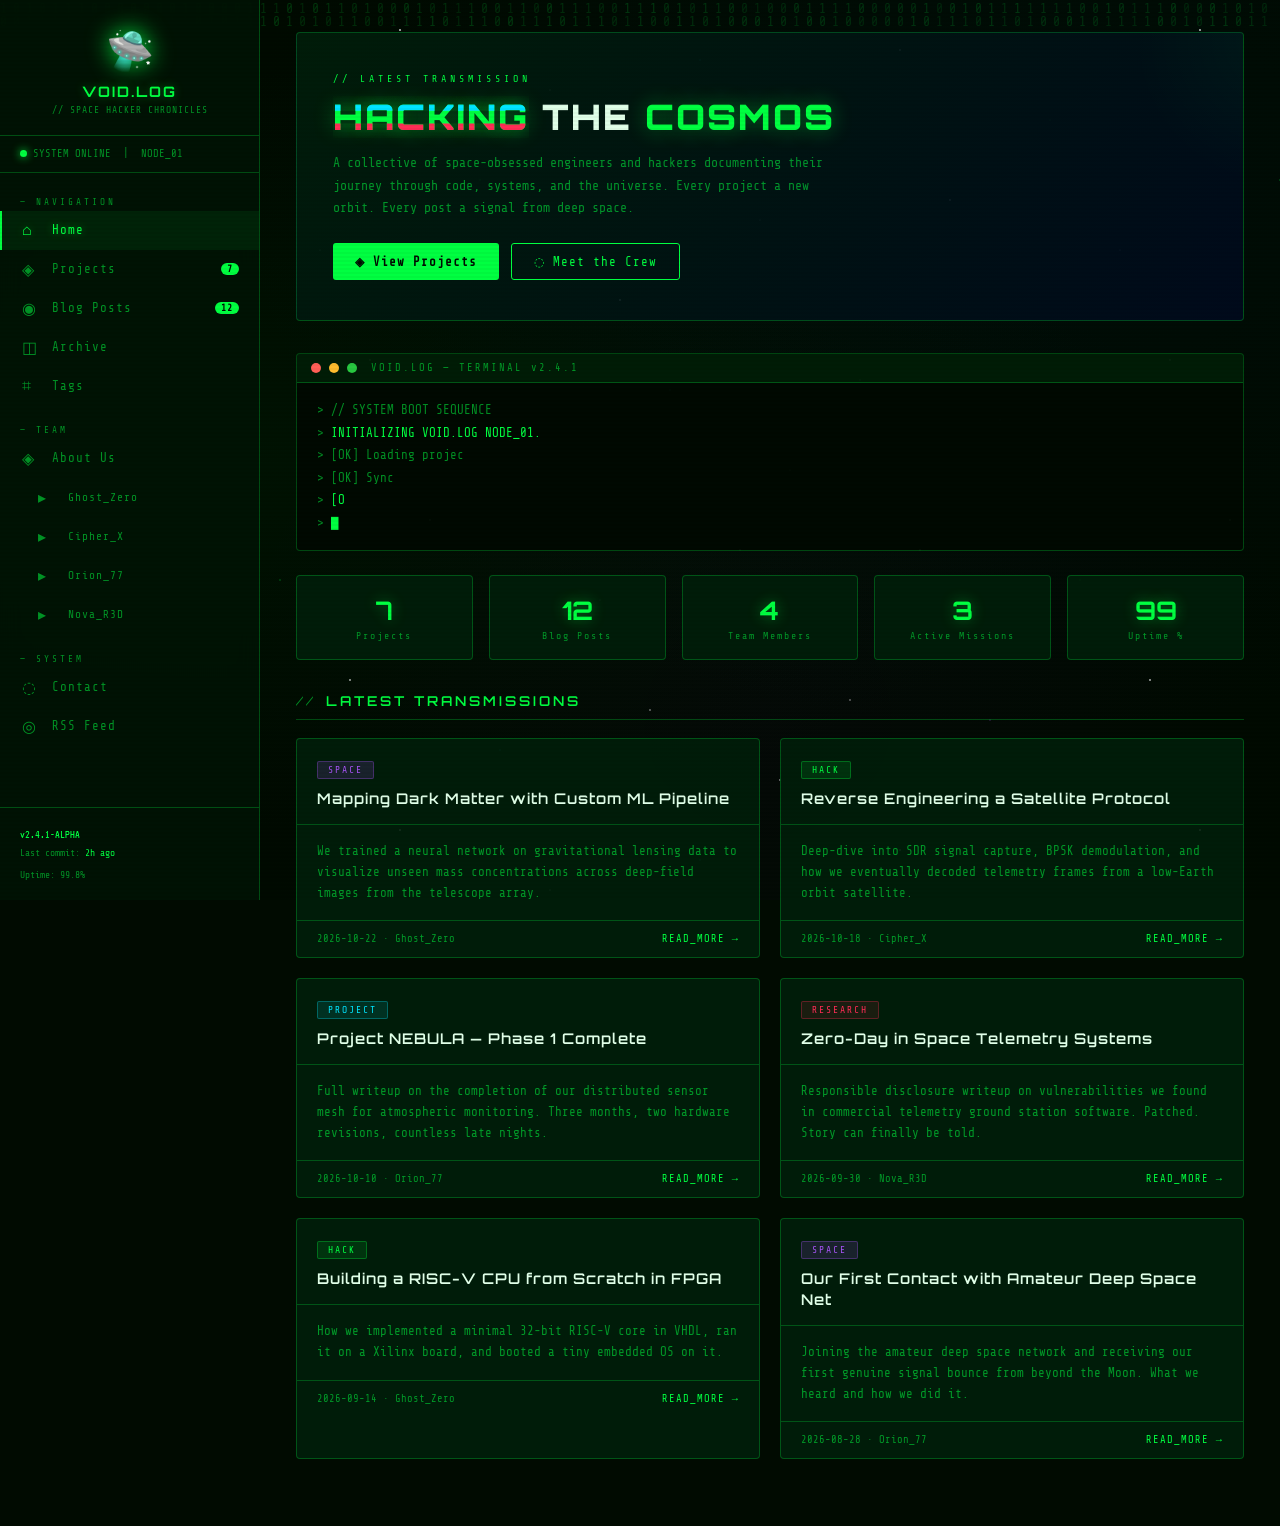
==== index.html @ 671285b3 "Add files via upload" ====
<!DOCTYPE html>
<html lang="en">
<head>
  <meta charset="UTF-8" />
  <meta name="viewport" content="width=device-width, initial-scale=1.0" />
  <title>VOID.LOG — Space Hacker Blog</title>
  <meta name="description" content="VOID.LOG: A space-themed hacker blog documenting project completions, computer science experiments, and team dispatches from the digital frontier." />
  <link rel="stylesheet" href="style.css" />
</head>
<body>
  <canvas id="binary-canvas"></canvas>
  <div class="scanlines"></div>

  <div class="page-wrapper">
    <!-- ══ SIDEBAR ══ -->
    <aside class="sidebar">
      <div class="sidebar-logo">
        <span class="logo-icon">🛸</span>
        <h1>VOID.LOG</h1>
        <div class="tagline">// SPACE HACKER CHRONICLES</div>
      </div>

      <div class="sidebar-status">
        <span class="status-dot"></span>SYSTEM ONLINE &nbsp;|&nbsp; NODE_01
      </div>

      <nav class="sidebar-nav">
        <div class="nav-section-label">— Navigation</div>
        <a href="index.html" class="nav-link">
          <span class="nav-icon">⌂</span> Home
        </a>
        <a href="projects.html" class="nav-link">
          <span class="nav-icon">◈</span> Projects
          <span class="nav-badge">7</span>
        </a>
        <a href="posts.html" class="nav-link">
          <span class="nav-icon">◉</span> Blog Posts
          <span class="nav-badge">12</span>
        </a>
        <a href="archive.html" class="nav-link">
          <span class="nav-icon">◫</span> Archive
        </a>
        <a href="tags.html" class="nav-link">
          <span class="nav-icon">⌗</span> Tags
        </a>

        <div class="nav-section-label" style="margin-top:12px">— Team</div>
        <a href="about.html" class="nav-link">
          <span class="nav-icon">◈</span> About Us
        </a>
        <a href="member-1.html" class="nav-link" style="padding-left:36px;font-size:0.7rem">
          <span class="nav-icon">▸</span> Ghost_Zero
        </a>
        <a href="member-2.html" class="nav-link" style="padding-left:36px;font-size:0.7rem">
          <span class="nav-icon">▸</span> Cipher_X
        </a>
        <a href="member-3.html" class="nav-link" style="padding-left:36px;font-size:0.7rem">
          <span class="nav-icon">▸</span> Orion_77
        </a>
        <a href="member-4.html" class="nav-link" style="padding-left:36px;font-size:0.7rem">
          <span class="nav-icon">▸</span> Nova_R3D
        </a>

        <div class="nav-section-label" style="margin-top:12px">— System</div>
        <a href="contact.html" class="nav-link">
          <span class="nav-icon">◌</span> Contact
        </a>
        <a href="rss.xml" class="nav-link">
          <span class="nav-icon">◎</span> RSS Feed
        </a>
      </nav>

      <div class="sidebar-footer">
        <div class="version">v2.4.1-ALPHA</div>
        <div>Last commit: <span style="color:var(--green)">2h ago</span></div>
        <div style="margin-top:4px">Uptime: 99.8%</div>
      </div>
    </aside>

    <!-- ══ MAIN ══ -->
    <main class="main-content">
      <!-- Hero -->
      <div class="hero-banner animate-in">
        <div class="hero-eyebrow">// LATEST TRANSMISSION</div>
        <h2>
          <span class="glitch" data-text="HACKING">HACKING</span> THE
          <span>COSMOS</span>
        </h2>
        <p>
          A collective of space-obsessed engineers and hackers documenting
          their journey through code, systems, and the universe. Every project
          a new orbit. Every post a signal from deep space.
        </p>
        <div style="display:flex;gap:12px;flex-wrap:wrap">
          <a href="projects.html" class="btn btn-primary">◈ View Projects</a>
          <a href="about.html" class="btn btn-outline">◌ Meet the Crew</a>
        </div>
      </div>

      <!-- Terminal Block -->
      <div class="terminal-box animate-in">
        <div class="terminal-bar">
          <div class="terminal-dot red"></div>
          <div class="terminal-dot yellow"></div>
          <div class="terminal-dot green"></div>
          <span class="terminal-title">VOID.LOG — TERMINAL v2.4.1</span>
        </div>
        <div class="terminal-body">
          <div class="terminal-line dim">// SYSTEM BOOT SEQUENCE</div>
          <div class="terminal-line" data-typewriter="INITIALIZING VOID.LOG NODE_01..." data-delay="200"></div>
          <div class="terminal-line dim" data-typewriter="[OK] Loading project database..." data-delay="900"></div>
          <div class="terminal-line dim" data-typewriter="[OK] Syncing team profiles..." data-delay="1400"></div>
          <div class="terminal-line" data-typewriter="[OK] 7 projects online. 12 posts indexed." data-delay="1900"></div>
          <div class="terminal-line bright cursor-blink" data-typewriter="READY. Welcome to the void." data-delay="2500"></div>
        </div>
      </div>

      <!-- Stats -->
      <div class="stats-bar">
        <div class="stat-card">
          <span class="stat-value" data-target="7">0</span>
          <span class="stat-label">Projects</span>
        </div>
        <div class="stat-card">
          <span class="stat-value" data-target="12">0</span>
          <span class="stat-label">Blog Posts</span>
        </div>
        <div class="stat-card">
          <span class="stat-value" data-target="4">0</span>
          <span class="stat-label">Team Members</span>
        </div>
        <div class="stat-card">
          <span class="stat-value" data-target="3">0</span>
          <span class="stat-label">Active Missions</span>
        </div>
        <div class="stat-card">
          <span class="stat-value" data-target="99">0</span>
          <span class="stat-label">Uptime %</span>
        </div>
      </div>

      <!-- Latest Posts -->
      <div class="section-title">Latest Transmissions</div>
      <div class="post-grid">

        <a class="post-card" href="posts.html">
          <div class="post-card-header">
            <div class="post-tag tag-space">SPACE</div>
            <h3>Mapping Dark Matter with Custom ML Pipeline</h3>
          </div>
          <div class="post-card-body">
            <p>We trained a neural network on gravitational lensing data to visualize unseen mass concentrations across deep-field images from the telescope array.</p>
          </div>
          <div class="post-card-footer">
            <span>2026-10-22 · Ghost_Zero</span>
            <span class="read-more">READ_MORE →</span>
          </div>
        </a>

        <a class="post-card" href="posts.html">
          <div class="post-card-header">
            <div class="post-tag tag-hack">HACK</div>
            <h3>Reverse Engineering a Satellite Protocol</h3>
          </div>
          <div class="post-card-body">
            <p>Deep-dive into SDR signal capture, BPSK demodulation, and how we eventually decoded telemetry frames from a low-Earth orbit satellite.</p>
          </div>
          <div class="post-card-footer">
            <span>2026-10-18 · Cipher_X</span>
            <span class="read-more">READ_MORE →</span>
          </div>
        </a>

        <a class="post-card" href="posts.html">
          <div class="post-card-header">
            <div class="post-tag tag-project">PROJECT</div>
            <h3>Project NEBULA — Phase 1 Complete</h3>
          </div>
          <div class="post-card-body">
            <p>Full writeup on the completion of our distributed sensor mesh for atmospheric monitoring. Three months, two hardware revisions, countless late nights.</p>
          </div>
          <div class="post-card-footer">
            <span>2026-10-10 · Orion_77</span>
            <span class="read-more">READ_MORE →</span>
          </div>
        </a>

        <a class="post-card" href="posts.html">
          <div class="post-card-header">
            <div class="post-tag tag-research">RESEARCH</div>
            <h3>Zero-Day in Space Telemetry Systems</h3>
          </div>
          <div class="post-card-body">
            <p>Responsible disclosure writeup on vulnerabilities we found in commercial telemetry ground station software. Patched. Story can finally be told.</p>
          </div>
          <div class="post-card-footer">
            <span>2026-09-30 · Nova_R3D</span>
            <span class="read-more">READ_MORE →</span>
          </div>
        </a>

        <a class="post-card" href="posts.html">
          <div class="post-card-header">
            <div class="post-tag tag-hack">HACK</div>
            <h3>Building a RISC-V CPU from Scratch in FPGA</h3>
          </div>
          <div class="post-card-body">
            <p>How we implemented a minimal 32-bit RISC-V core in VHDL, ran it on a Xilinx board, and booted a tiny embedded OS on it.</p>
          </div>
          <div class="post-card-footer">
            <span>2026-09-14 · Ghost_Zero</span>
            <span class="read-more">READ_MORE →</span>
          </div>
        </a>

        <a class="post-card" href="posts.html">
          <div class="post-card-header">
            <div class="post-tag tag-space">SPACE</div>
            <h3>Our First Contact with Amateur Deep Space Net</h3>
          </div>
          <div class="post-card-body">
            <p>Joining the amateur deep space network and receiving our first genuine signal bounce from beyond the Moon. What we heard and how we did it.</p>
          </div>
          <div class="post-card-footer">
            <span>2026-08-28 · Orion_77</span>
            <span class="read-more">READ_MORE →</span>
          </div>
        </a>

      </div><!-- /post-grid -->

    </main>
  </div>

  <script src="main.js"></script>
</body>
</html>
---- style.css ----
/* ============================================
   SPACE HACKER BLOG — Global Styles
   ============================================ */

@import url('https://fonts.googleapis.com/css2?family=Share+Tech+Mono&family=Orbitron:wght@400;600;700;900&family=VT323&display=swap');

:root {
  --green: #00ff41;
  --green-dim: #00cc33;
  --green-glow: rgba(0, 255, 65, 0.4);
  --green-faint: rgba(0, 255, 65, 0.07);
  --cyan: #00e5ff;
  --purple: #a855f7;
  --red: #ff2d55;
  --bg-dark: #010b01;
  --bg-panel: rgba(0, 20, 5, 0.85);
  --bg-card: rgba(0, 30, 10, 0.9);
  --border: rgba(0, 255, 65, 0.25);
  --border-bright: rgba(0, 255, 65, 0.6);
  --text-primary: #e0ffe8;
  --text-muted: rgba(0, 255, 65, 0.55);
  --sidebar-width: 260px;
}

*, *::before, *::after { box-sizing: border-box; margin: 0; padding: 0; }

html { scroll-behavior: smooth; }

body {
  font-family: 'Share Tech Mono', monospace;
  background: var(--bg-dark);
  color: var(--text-primary);
  min-height: 100vh;
  overflow-x: hidden;
  position: relative;
}

/* ─── STARFIELD BACKGROUND ─── */
body::before {
  content: '';
  position: fixed;
  inset: 0;
  background:
    radial-gradient(ellipse at 20% 50%, rgba(0, 80, 20, 0.12) 0%, transparent 60%),
    radial-gradient(ellipse at 80% 20%, rgba(0, 50, 100, 0.08) 0%, transparent 55%),
    radial-gradient(ellipse at 60% 80%, rgba(80, 0, 120, 0.06) 0%, transparent 50%),
    url("data:image/svg+xml,%3Csvg xmlns='http://www.w3.org/2000/svg' width='800' height='800'%3E%3Crect fill='%23010b01' width='800' height='800'/%3E%3Ccircle fill='%23ffffff' cx='100' cy='50' r='0.8' opacity='0.9'/%3E%3Ccircle fill='%2300ff41' cx='250' cy='120' r='0.6' opacity='0.7'/%3E%3Ccircle fill='%23ffffff' cx='400' cy='30' r='1' opacity='0.8'/%3E%3Ccircle fill='%23ffffff' cx='550' cy='90' r='0.7' opacity='0.6'/%3E%3Ccircle fill='%2300e5ff' cx='700' cy='60' r='0.8' opacity='0.5'/%3E%3Ccircle fill='%23ffffff' cx='150' cy='200' r='0.9' opacity='0.7'/%3E%3Ccircle fill='%23ffffff' cx='320' cy='250' r='0.5' opacity='0.9'/%3E%3Ccircle fill='%2300ff41' cx='480' cy='180' r='0.7' opacity='0.6'/%3E%3Ccircle fill='%23ffffff' cx='620' cy='300' r='1.1' opacity='0.8'/%3E%3Ccircle fill='%23ffffff' cx='760' cy='220' r='0.6' opacity='0.7'/%3E%3Ccircle fill='%23ffffff' cx='60' cy='380' r='0.8' opacity='0.6'/%3E%3Ccircle fill='%23a855f7' cx='200' cy='420' r='0.7' opacity='0.5'/%3E%3Ccircle fill='%23ffffff' cx='370' cy='360' r='0.9' opacity='0.8'/%3E%3Ccircle fill='%23ffffff' cx='510' cy='440' r='0.6' opacity='0.7'/%3E%3Ccircle fill='%2300e5ff' cx='670' cy='390' r='0.8' opacity='0.6'/%3E%3Ccircle fill='%23ffffff' cx='790' cy='470' r='0.5' opacity='0.9'/%3E%3Ccircle fill='%23ffffff' cx='120' cy='550' r='1' opacity='0.7'/%3E%3Ccircle fill='%2300ff41' cx='280' cy='580' r='0.7' opacity='0.5'/%3E%3Ccircle fill='%23ffffff' cx='430' cy='520' r='0.8' opacity='0.8'/%3E%3Ccircle fill='%23ffffff' cx='600' cy='600' r='0.6' opacity='0.6'/%3E%3Ccircle fill='%23ffffff' cx='740' cy='550' r='0.9' opacity='0.7'/%3E%3Ccircle fill='%23ffffff' cx='50' cy='700' r='0.7' opacity='0.8'/%3E%3Ccircle fill='%23a855f7' cx='190' cy='720' r='0.6' opacity='0.6'/%3E%3Ccircle fill='%23ffffff' cx='350' cy='680' r='1' opacity='0.7'/%3E%3Ccircle fill='%2300e5ff' cx='500' cy='750' r='0.8' opacity='0.5'/%3E%3Ccircle fill='%23ffffff' cx='650' cy='710' r='0.7' opacity='0.9'/%3E%3Ccircle fill='%23ffffff' cx='780' cy='780' r='0.9' opacity='0.6'/%3E%3C/svg%3E");
  background-size: auto, auto, auto, 800px 800px;
  pointer-events: none;
  z-index: 0;
}

/* ─── BINARY RAIN CANVAS ─── */
#binary-canvas {
  position: fixed;
  top: 0; left: 0;
  width: 100%; height: 100%;
  pointer-events: none;
  z-index: 1;
  opacity: 0.18;
}

/* ─── LAYOUT ─── */
.page-wrapper {
  display: flex;
  min-height: 100vh;
  position: relative;
  z-index: 2;
}

/* ─── SIDEBAR ─── */
.sidebar {
  width: var(--sidebar-width);
  min-height: 100vh;
  background: var(--bg-panel);
  border-right: 1px solid var(--border);
  backdrop-filter: blur(12px);
  display: flex;
  flex-direction: column;
  position: sticky;
  top: 0;
  height: 100vh;
  overflow-y: auto;
  z-index: 10;
  flex-shrink: 0;
}

.sidebar-logo {
  padding: 28px 20px 20px;
  border-bottom: 1px solid var(--border);
  text-align: center;
}

.sidebar-logo .logo-icon {
  font-size: 2.4rem;
  display: block;
  margin-bottom: 8px;
  filter: drop-shadow(0 0 12px var(--green));
  animation: pulse-glow 2.5s ease-in-out infinite;
}

.sidebar-logo h1 {
  font-family: 'Orbitron', sans-serif;
  font-size: 0.9rem;
  font-weight: 700;
  color: var(--green);
  text-shadow: 0 0 10px var(--green-glow);
  letter-spacing: 2px;
  line-height: 1.3;
}

.sidebar-logo .tagline {
  font-size: 0.6rem;
  color: var(--text-muted);
  letter-spacing: 1px;
  margin-top: 4px;
}

.sidebar-status {
  padding: 12px 20px;
  border-bottom: 1px solid var(--border);
  font-size: 0.65rem;
  color: var(--text-muted);
}

.status-dot {
  display: inline-block;
  width: 7px; height: 7px;
  border-radius: 50%;
  background: var(--green);
  box-shadow: 0 0 8px var(--green);
  margin-right: 6px;
  animation: blink 1.2s ease-in-out infinite;
}

.sidebar-nav { flex: 1; padding: 16px 0; }

.nav-section-label {
  font-size: 0.58rem;
  letter-spacing: 3px;
  color: var(--text-muted);
  padding: 8px 20px 4px;
  text-transform: uppercase;
}

.nav-link {
  display: flex;
  align-items: center;
  gap: 10px;
  padding: 10px 20px;
  color: var(--text-muted);
  text-decoration: none;
  font-size: 0.78rem;
  letter-spacing: 1px;
  transition: all 0.2s ease;
  border-left: 2px solid transparent;
  position: relative;
}

.nav-link:hover,
.nav-link.active {
  color: var(--green);
  border-left-color: var(--green);
  background: var(--green-faint);
  text-shadow: 0 0 8px var(--green-glow);
}

.nav-link .nav-icon { font-size: 1rem; min-width: 20px; }

.nav-link .nav-badge {
  margin-left: auto;
  font-size: 0.6rem;
  background: var(--green);
  color: var(--bg-dark);
  padding: 1px 6px;
  border-radius: 10px;
  font-weight: 700;
}

.sidebar-footer {
  padding: 16px 20px;
  border-top: 1px solid var(--border);
  font-size: 0.6rem;
  color: var(--text-muted);
  line-height: 1.8;
}

.sidebar-footer .version {
  color: var(--green);
  font-family: 'VT323', monospace;
  font-size: 0.75rem;
}

/* ─── MAIN CONTENT ─── */
.main-content {
  flex: 1;
  padding: 32px 36px;
  max-width: calc(100% - var(--sidebar-width));
  overflow-x: hidden;
}

/* ─── PAGE HEADER ─── */
.page-header {
  margin-bottom: 36px;
  padding-bottom: 20px;
  border-bottom: 1px solid var(--border);
}

.page-header .breadcrumb {
  font-size: 0.65rem;
  color: var(--text-muted);
  letter-spacing: 2px;
  margin-bottom: 10px;
}

.page-header h2 {
  font-family: 'Orbitron', sans-serif;
  font-size: 1.8rem;
  font-weight: 700;
  color: var(--green);
  text-shadow: 0 0 20px var(--green-glow);
  letter-spacing: 2px;
}

.page-header .subtitle {
  color: var(--text-muted);
  font-size: 0.78rem;
  margin-top: 6px;
  letter-spacing: 1px;
}

/* ─── GLITCH TITLE ─── */
.glitch {
  position: relative;
  display: inline-block;
}
.glitch::before,
.glitch::after {
  content: attr(data-text);
  position: absolute;
  top: 0; left: 0;
  width: 100%;
  font-family: inherit;
  font-size: inherit;
  font-weight: inherit;
}
.glitch::before {
  color: var(--cyan);
  animation: glitch-top 2.5s infinite;
  clip-path: polygon(0 0, 100% 0, 100% 35%, 0 35%);
}
.glitch::after {
  color: var(--red);
  animation: glitch-bottom 2.5s infinite;
  clip-path: polygon(0 65%, 100% 65%, 100% 100%, 0 100%);
}

/* ─── CARDS ─── */
.card {
  background: var(--bg-card);
  border: 1px solid var(--border);
  border-radius: 4px;
  padding: 24px;
  transition: all 0.3s ease;
  position: relative;
  overflow: hidden;
}

.card::before {
  content: '';
  position: absolute;
  top: 0; left: 0;
  right: 0; height: 2px;
  background: linear-gradient(90deg, transparent, var(--green), transparent);
  opacity: 0;
  transition: opacity 0.3s ease;
}

.card:hover {
  border-color: var(--border-bright);
  box-shadow: 0 0 24px rgba(0, 255, 65, 0.08), 0 0 60px rgba(0, 255, 65, 0.03);
  transform: translateY(-2px);
}

.card:hover::before { opacity: 1; }

/* ─── BLOG POST CARD ─── */
.post-grid {
  display: grid;
  grid-template-columns: repeat(auto-fill, minmax(340px, 1fr));
  gap: 20px;
  margin-bottom: 32px;
}

.post-card {
  background: var(--bg-card);
  border: 1px solid var(--border);
  border-radius: 4px;
  overflow: hidden;
  transition: all 0.3s ease;
  cursor: pointer;
  text-decoration: none;
  color: inherit;
  display: block;
}

.post-card:hover {
  border-color: var(--border-bright);
  box-shadow: 0 0 30px rgba(0, 255, 65, 0.1);
  transform: translateY(-3px);
}

.post-card-header {
  padding: 20px 20px 14px;
  border-bottom: 1px solid var(--border);
  position: relative;
}

.post-tag {
  font-size: 0.6rem;
  letter-spacing: 2px;
  text-transform: uppercase;
  padding: 3px 10px;
  border-radius: 2px;
  display: inline-block;
  margin-bottom: 10px;
}

.tag-space    { background: rgba(168,85,247,0.15); color: var(--purple); border: 1px solid rgba(168,85,247,0.3); }
.tag-hack     { background: rgba(0,255,65,0.1);   color: var(--green);  border: 1px solid rgba(0,255,65,0.3); }
.tag-project  { background: rgba(0,229,255,0.1);  color: var(--cyan);   border: 1px solid rgba(0,229,255,0.3); }
.tag-research { background: rgba(255,45,85,0.1);  color: var(--red);    border: 1px solid rgba(255,45,85,0.3); }

.post-card-header h3 {
  font-family: 'Orbitron', sans-serif;
  font-size: 0.92rem;
  font-weight: 600;
  color: var(--text-primary);
  letter-spacing: 1px;
  line-height: 1.4;
}

.post-card-body { padding: 16px 20px; }

.post-card-body p {
  font-size: 0.78rem;
  color: var(--text-muted);
  line-height: 1.7;
}

.post-card-footer {
  padding: 12px 20px;
  border-top: 1px solid var(--border);
  display: flex;
  justify-content: space-between;
  align-items: center;
  font-size: 0.65rem;
  color: var(--text-muted);
}

.post-card-footer .read-more {
  color: var(--green);
  font-size: 0.65rem;
  letter-spacing: 1px;
  transition: text-shadow 0.2s;
}

.post-card:hover .read-more {
  text-shadow: 0 0 8px var(--green);
}

/* ─── TERMINAL BOX ─── */
.terminal-box {
  background: rgba(0, 10, 2, 0.95);
  border: 1px solid var(--border);
  border-radius: 4px;
  overflow: hidden;
  margin-bottom: 24px;
}

.terminal-bar {
  background: rgba(0, 255, 65, 0.08);
  border-bottom: 1px solid var(--border);
  padding: 8px 14px;
  display: flex;
  align-items: center;
  gap: 8px;
}

.terminal-dot {
  width: 10px; height: 10px;
  border-radius: 50%;
}
.terminal-dot.red    { background: #ff5f57; }
.terminal-dot.yellow { background: #febc2e; }
.terminal-dot.green  { background: #28c840; }

.terminal-title {
  font-size: 0.65rem;
  color: var(--text-muted);
  letter-spacing: 2px;
  margin-left: 6px;
}

.terminal-body {
  padding: 16px 20px;
  font-family: 'Share Tech Mono', monospace;
  font-size: 0.78rem;
  line-height: 1.8;
  color: var(--green);
}

.terminal-line::before { content: '> '; color: var(--text-muted); }
.terminal-line.dim { color: var(--text-muted); }
.terminal-line.bright { color: #fff; }
.cursor-blink::after {
  content: '█';
  animation: blink 1s step-end infinite;
  color: var(--green);
}

/* ─── STATS BAR ─── */
.stats-bar {
  display: grid;
  grid-template-columns: repeat(auto-fit, minmax(140px, 1fr));
  gap: 16px;
  margin-bottom: 32px;
}

.stat-card {
  background: var(--bg-card);
  border: 1px solid var(--border);
  border-radius: 4px;
  padding: 18px 20px;
  text-align: center;
  transition: all 0.3s;
}

.stat-card:hover {
  border-color: var(--border-bright);
  box-shadow: 0 0 20px rgba(0,255,65,0.08);
}

.stat-value {
  font-family: 'Orbitron', sans-serif;
  font-size: 1.6rem;
  font-weight: 700;
  color: var(--green);
  text-shadow: 0 0 14px var(--green-glow);
  display: block;
}

.stat-label {
  font-size: 0.62rem;
  color: var(--text-muted);
  letter-spacing: 2px;
  margin-top: 4px;
  display: block;
}

/* ─── FEATURED HERO BANNER ─── */
.hero-banner {
  background: linear-gradient(135deg, rgba(0,30,10,0.9) 0%, rgba(0,10,30,0.9) 100%);
  border: 1px solid var(--border);
  border-radius: 4px;
  padding: 40px 36px;
  margin-bottom: 32px;
  position: relative;
  overflow: hidden;
}

.hero-banner::after {
  content: '';
  position: absolute;
  top: -50%; right: -20%;
  width: 300px; height: 300px;
  border-radius: 50%;
  background: radial-gradient(circle, rgba(0,255,65,0.05) 0%, transparent 70%);
  pointer-events: none;
}

.hero-banner .hero-eyebrow {
  font-size: 0.62rem;
  letter-spacing: 4px;
  color: var(--green);
  text-transform: uppercase;
  margin-bottom: 12px;
}

.hero-banner h2 {
  font-family: 'Orbitron', sans-serif;
  font-size: 2.2rem;
  font-weight: 900;
  line-height: 1.2;
  color: var(--text-primary);
  margin-bottom: 14px;
  letter-spacing: 2px;
}

.hero-banner h2 span { color: var(--green); text-shadow: 0 0 20px var(--green-glow); }

.hero-banner p {
  font-size: 0.82rem;
  color: var(--text-muted);
  line-height: 1.7;
  max-width: 500px;
  margin-bottom: 24px;
}

.btn {
  display: inline-flex;
  align-items: center;
  gap: 8px;
  padding: 10px 22px;
  border-radius: 3px;
  font-family: 'Share Tech Mono', monospace;
  font-size: 0.78rem;
  letter-spacing: 1px;
  cursor: pointer;
  text-decoration: none;
  transition: all 0.25s ease;
  border: none;
}

.btn-primary {
  background: var(--green);
  color: var(--bg-dark);
  font-weight: 700;
}

.btn-primary:hover {
  background: #33ff66;
  box-shadow: 0 0 20px var(--green-glow);
  transform: translateY(-1px);
}

.btn-outline {
  background: transparent;
  color: var(--green);
  border: 1px solid var(--green);
}

.btn-outline:hover {
  background: var(--green-faint);
  box-shadow: 0 0 16px rgba(0,255,65,0.12);
}

/* ─── SECTION TITLE ─── */
.section-title {
  font-family: 'Orbitron', sans-serif;
  font-size: 0.85rem;
  font-weight: 600;
  color: var(--green);
  letter-spacing: 3px;
  text-transform: uppercase;
  margin-bottom: 18px;
  padding-bottom: 10px;
  border-bottom: 1px solid var(--border);
  display: flex;
  align-items: center;
  gap: 10px;
}

.section-title::before {
  content: '//';
  color: var(--text-muted);
  font-weight: 400;
}

/* ─── SCANLINE OVERLAY ─── */
.scanlines {
  position: fixed;
  inset: 0;
  background: repeating-linear-gradient(
    0deg,
    transparent,
    transparent 2px,
    rgba(0, 0, 0, 0.03) 2px,
    rgba(0, 0, 0, 0.03) 4px
  );
  pointer-events: none;
  z-index: 9999;
}

/* ─── SCROLLBAR ─── */
::-webkit-scrollbar { width: 5px; }
::-webkit-scrollbar-track { background: var(--bg-dark); }
::-webkit-scrollbar-thumb { background: var(--border-bright); border-radius: 2px; }
::-webkit-scrollbar-thumb:hover { background: var(--green); }

/* ─── TEAM MEMBER CARDS ─── */
.team-grid {
  display: grid;
  grid-template-columns: repeat(auto-fill, minmax(260px, 1fr));
  gap: 24px;
}

.member-card {
  background: var(--bg-card);
  border: 1px solid var(--border);
  border-radius: 4px;
  overflow: hidden;
  text-decoration: none;
  color: inherit;
  display: block;
  transition: all 0.35s ease;
  position: relative;
}

.member-card::after {
  content: '';
  position: absolute;
  inset: 0;
  background: linear-gradient(135deg, rgba(0,255,65,0.04) 0%, transparent 60%);
  opacity: 0;
  transition: opacity 0.3s;
}

.member-card:hover {
  border-color: var(--border-bright);
  transform: translateY(-4px);
  box-shadow: 0 0 40px rgba(0,255,65,0.08), 0 8px 32px rgba(0,0,0,0.4);
}

.member-card:hover::after { opacity: 1; }

.member-avatar-wrap {
  position: relative;
  height: 200px;
  overflow: hidden;
  background: linear-gradient(160deg, rgba(0,40,15,0.9), rgba(0,10,30,0.95));
  display: flex; align-items: center; justify-content: center;
}

.member-avatar-wrap img {
  width: 110px; height: 110px;
  border-radius: 50%;
  object-fit: cover;
  border: 3px solid var(--border-bright);
  box-shadow: 0 0 24px var(--green-glow);
  transition: all 0.3s;
}

.member-card:hover .member-avatar-wrap img {
  box-shadow: 0 0 40px var(--green-glow);
}

.member-avatar-bg {
  position: absolute;
  inset: 0;
  background: conic-gradient(from 0deg, transparent 0%, rgba(0,255,65,0.04) 25%, transparent 50%, rgba(0,229,255,0.03) 75%, transparent 100%);
  animation: spin-slow 12s linear infinite;
}

.member-ring {
  position: absolute;
  width: 130px; height: 130px;
  border-radius: 50%;
  border: 1px dashed rgba(0,255,65,0.3);
  animation: spin-slow 8s linear infinite reverse;
}

.member-info { padding: 18px 20px; }

.member-codename {
  font-size: 0.6rem;
  color: var(--green);
  letter-spacing: 3px;
  text-transform: uppercase;
  margin-bottom: 4px;
}

.member-name {
  font-family: 'Orbitron', sans-serif;
  font-size: 1rem;
  font-weight: 600;
  color: var(--text-primary);
  letter-spacing: 1px;
  margin-bottom: 6px;
}

.member-role {
  font-size: 0.72rem;
  color: var(--text-muted);
  margin-bottom: 12px;
}

.member-tags {
  display: flex;
  flex-wrap: wrap;
  gap: 6px;
}

.member-tag {
  font-size: 0.58rem;
  letter-spacing: 1px;
  padding: 2px 8px;
  border: 1px solid var(--border);
  border-radius: 2px;
  color: var(--text-muted);
}

.member-footer {
  padding: 12px 20px;
  border-top: 1px solid var(--border);
  font-size: 0.65rem;
  color: var(--green);
  letter-spacing: 1px;
  display: flex;
  align-items: center;
  justify-content: space-between;
}

/* ─── INDIVIDUAL MEMBER PAGE ─── */
.member-hero {
  display: flex;
  gap: 36px;
  align-items: flex-start;
  margin-bottom: 36px;
  padding: 36px;
  background: var(--bg-card);
  border: 1px solid var(--border);
  border-radius: 4px;
}

.member-hero-avatar {
  position: relative;
  flex-shrink: 0;
}

.member-hero-avatar img {
  width: 160px; height: 160px;
  border-radius: 50%;
  object-fit: cover;
  border: 3px solid var(--border-bright);
  box-shadow: 0 0 40px var(--green-glow);
  display: block;
}

.member-hero-ring {
  position: absolute;
  inset: -12px;
  border-radius: 50%;
  border: 1px dashed rgba(0,255,65,0.3);
  animation: spin-slow 10s linear infinite;
}

.member-hero-info { flex: 1; }

.member-hero-info .codename {
  font-size: 0.65rem;
  color: var(--green);
  letter-spacing: 4px;
  text-transform: uppercase;
  margin-bottom: 8px;
}

.member-hero-info h2 {
  font-family: 'Orbitron', sans-serif;
  font-size: 2rem;
  font-weight: 700;
  color: var(--text-primary);
  letter-spacing: 2px;
  margin-bottom: 8px;
}

.member-hero-info .role {
  font-size: 0.85rem;
  color: var(--cyan);
  margin-bottom: 14px;
  letter-spacing: 1px;
}

.member-hero-info .bio {
  font-size: 0.78rem;
  color: var(--text-muted);
  line-height: 1.8;
  margin-bottom: 18px;
}

.skills-list {
  display: flex;
  flex-wrap: wrap;
  gap: 8px;
}

.skill-badge {
  font-size: 0.65rem;
  padding: 4px 12px;
  background: rgba(0,255,65,0.08);
  border: 1px solid rgba(0,255,65,0.25);
  border-radius: 2px;
  color: var(--green);
  letter-spacing: 1px;
}

/* ─── PROJECT CARDS ─── */
.project-list { display: flex; flex-direction: column; gap: 18px; }

.project-item {
  background: var(--bg-card);
  border: 1px solid var(--border);
  border-radius: 4px;
  padding: 22px 24px;
  display: grid;
  grid-template-columns: 1fr auto;
  gap: 16px;
  align-items: start;
  transition: all 0.3s;
}

.project-item:hover {
  border-color: var(--border-bright);
  box-shadow: 0 0 24px rgba(0,255,65,0.07);
}

.project-item h3 {
  font-family: 'Orbitron', sans-serif;
  font-size: 0.95rem;
  font-weight: 600;
  color: var(--text-primary);
  margin-bottom: 6px;
  letter-spacing: 1px;
}

.project-item p {
  font-size: 0.75rem;
  color: var(--text-muted);
  line-height: 1.7;
  margin-bottom: 12px;
}

.project-meta { display: flex; gap: 12px; flex-wrap: wrap; }

.project-meta span {
  font-size: 0.62rem;
  color: var(--text-muted);
  letter-spacing: 1px;
}

.project-status {
  font-size: 0.62rem;
  letter-spacing: 2px;
  padding: 4px 12px;
  border-radius: 2px;
  text-transform: uppercase;
  white-space: nowrap;
  align-self: flex-start;
}

.status-complete {
  background: rgba(0,255,65,0.1);
  color: var(--green);
  border: 1px solid rgba(0,255,65,0.3);
}

.status-active {
  background: rgba(0,229,255,0.1);
  color: var(--cyan);
  border: 1px solid rgba(0,229,255,0.3);
}

.status-archive {
  background: rgba(168,85,247,0.1);
  color: var(--purple);
  border: 1px solid rgba(168,85,247,0.3);
}

/* ─── PROGRESS BAR ─── */
.progress-bar {
  height: 3px;
  background: rgba(0,255,65,0.1);
  border-radius: 2px;
  overflow: hidden;
  margin-top: 10px;
}

.progress-fill {
  height: 100%;
  background: linear-gradient(90deg, var(--green), var(--cyan));
  border-radius: 2px;
  box-shadow: 0 0 8px var(--green-glow);
  transition: width 1.5s ease;
}

/* ─── ANIMATIONS ─── */
@keyframes blink {
  0%, 100% { opacity: 1; }
  50% { opacity: 0; }
}

@keyframes pulse-glow {
  0%, 100% { filter: drop-shadow(0 0 8px var(--green)); }
  50% { filter: drop-shadow(0 0 20px var(--green)) drop-shadow(0 0 40px var(--green)); }
}

@keyframes glitch-top {
  0%, 90%, 100% { transform: translate(0, 0); opacity: 0; }
  91% { transform: translate(-2px, -1px); opacity: 0.7; }
  93% { transform: translate(2px, 0); opacity: 0.7; }
  95% { transform: translate(-1px, 1px); opacity: 0; }
}

@keyframes glitch-bottom {
  0%, 85%, 100% { transform: translate(0, 0); opacity: 0; }
  86% { transform: translate(2px, 1px); opacity: 0.7; }
  88% { transform: translate(-1px, 0); opacity: 0.7; }
  90% { transform: translate(1px, -1px); opacity: 0; }
}

@keyframes spin-slow {
  from { transform: rotate(0deg); }
  to   { transform: rotate(360deg); }
}

@keyframes fadeInUp {
  from { opacity: 0; transform: translateY(20px); }
  to   { opacity: 1; transform: translateY(0); }
}

@keyframes typewriter {
  from { width: 0; }
  to { width: 100%; }
}

@keyframes scanline-move {
  from { transform: translateY(-100%); }
  to   { transform: translateY(100vh); }
}

.animate-in {
  animation: fadeInUp 0.6s ease both;
}

/* ─── RESPONSIVE ─── */
@media (max-width: 768px) {
  .sidebar {
    position: fixed;
    transform: translateX(-100%);
    transition: transform 0.3s;
    z-index: 100;
  }
  .sidebar.open { transform: translateX(0); }
  .main-content { max-width: 100%; padding: 20px 16px; }
  .hero-banner h2 { font-size: 1.5rem; }
  .member-hero { flex-direction: column; }
  .post-grid { grid-template-columns: 1fr; }
}
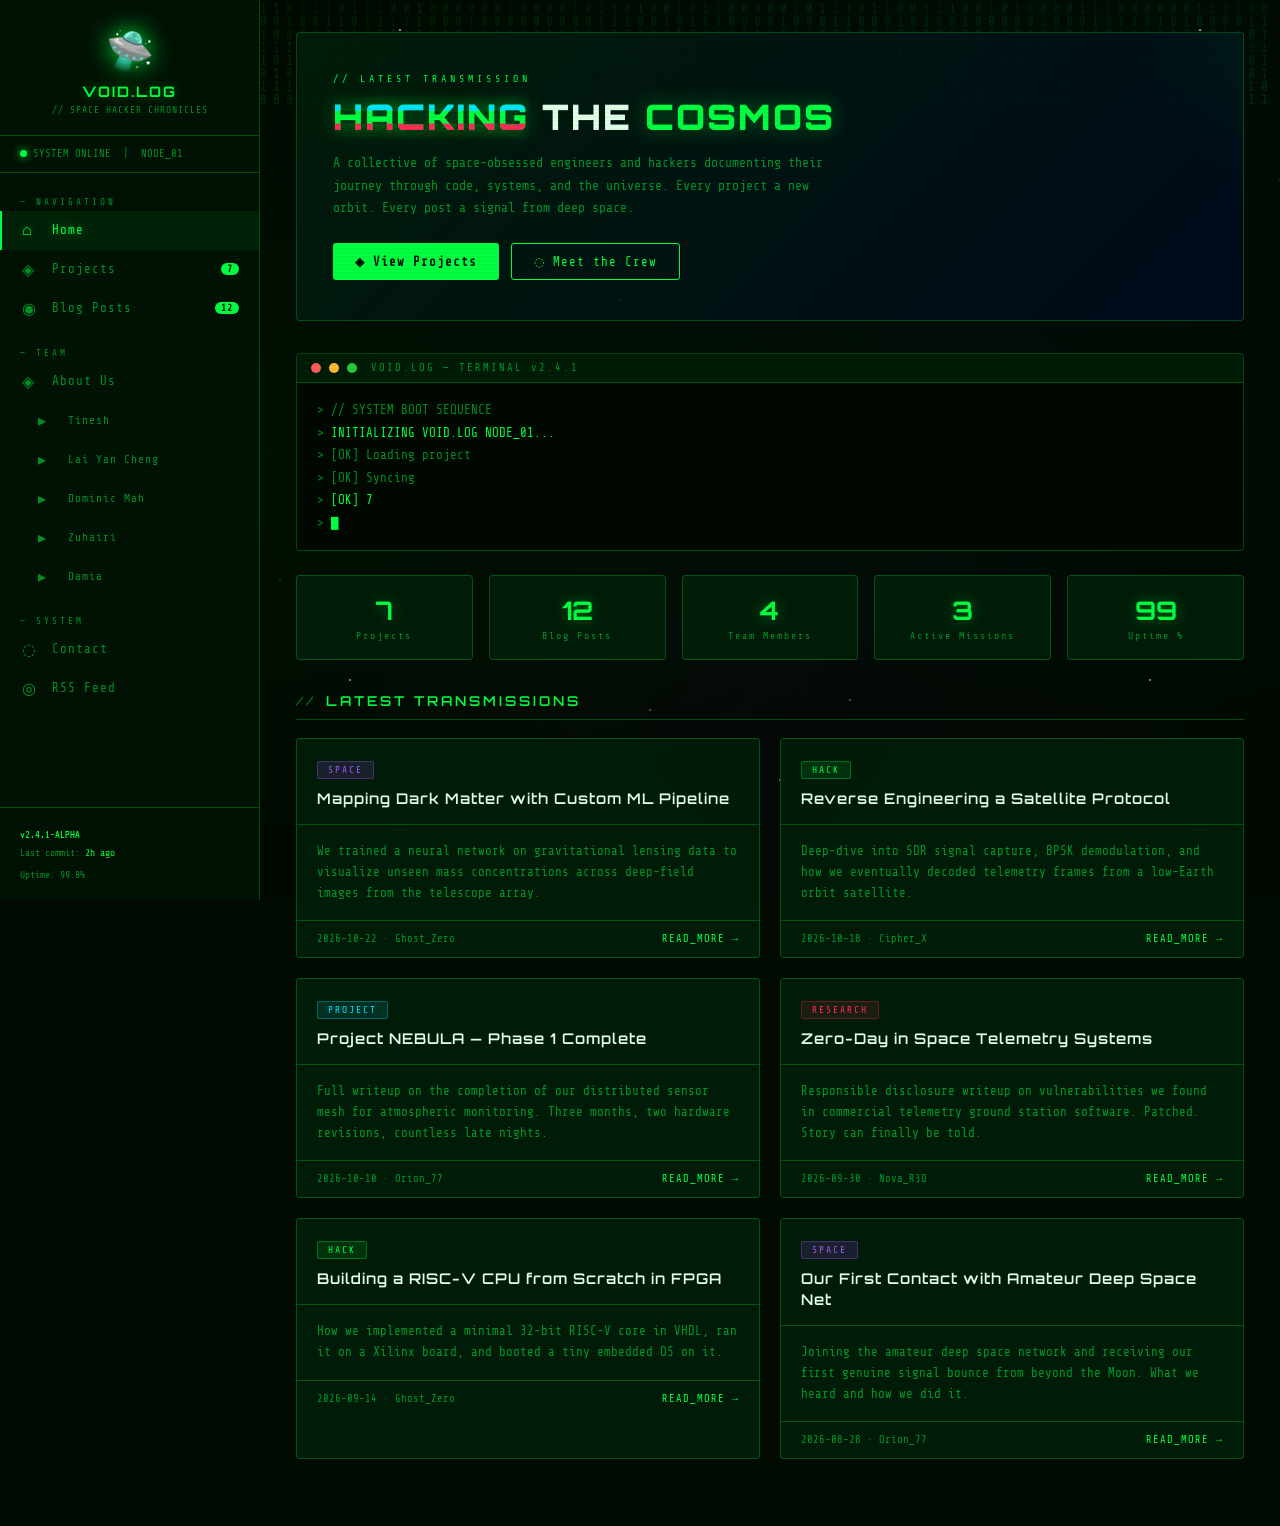
==== commit 01ef4a49: "Update team member names in navigation" ====
--- a/index.html
+++ b/index.html
@@ -37,28 +37,26 @@
           <span class="nav-icon">◉</span> Blog Posts
           <span class="nav-badge">12</span>
         </a>
-        <a href="archive.html" class="nav-link">
-          <span class="nav-icon">◫</span> Archive
-        </a>
-        <a href="tags.html" class="nav-link">
-          <span class="nav-icon">⌗</span> Tags
-        </a>
+       
 
         <div class="nav-section-label" style="margin-top:12px">— Team</div>
         <a href="about.html" class="nav-link">
           <span class="nav-icon">◈</span> About Us
         </a>
         <a href="member-1.html" class="nav-link" style="padding-left:36px;font-size:0.7rem">
-          <span class="nav-icon">▸</span> Ghost_Zero
+          <span class="nav-icon">▸</span> Tinesh
         </a>
         <a href="member-2.html" class="nav-link" style="padding-left:36px;font-size:0.7rem">
-          <span class="nav-icon">▸</span> Cipher_X
+          <span class="nav-icon">▸</span> Lai Yan Cheng
         </a>
         <a href="member-3.html" class="nav-link" style="padding-left:36px;font-size:0.7rem">
-          <span class="nav-icon">▸</span> Orion_77
+          <span class="nav-icon">▸</span> Dominic Mah
         </a>
         <a href="member-4.html" class="nav-link" style="padding-left:36px;font-size:0.7rem">
-          <span class="nav-icon">▸</span> Nova_R3D
+          <span class="nav-icon">▸</span> Zuhairi
+        </a>
+        <a href="member-5.html" class="nav-link" style="padding-left:36px;font-size:0.7rem">
+          <span class="nav-icon">▸</span> Damia
         </a>
 
         <div class="nav-section-label" style="margin-top:12px">— System</div>
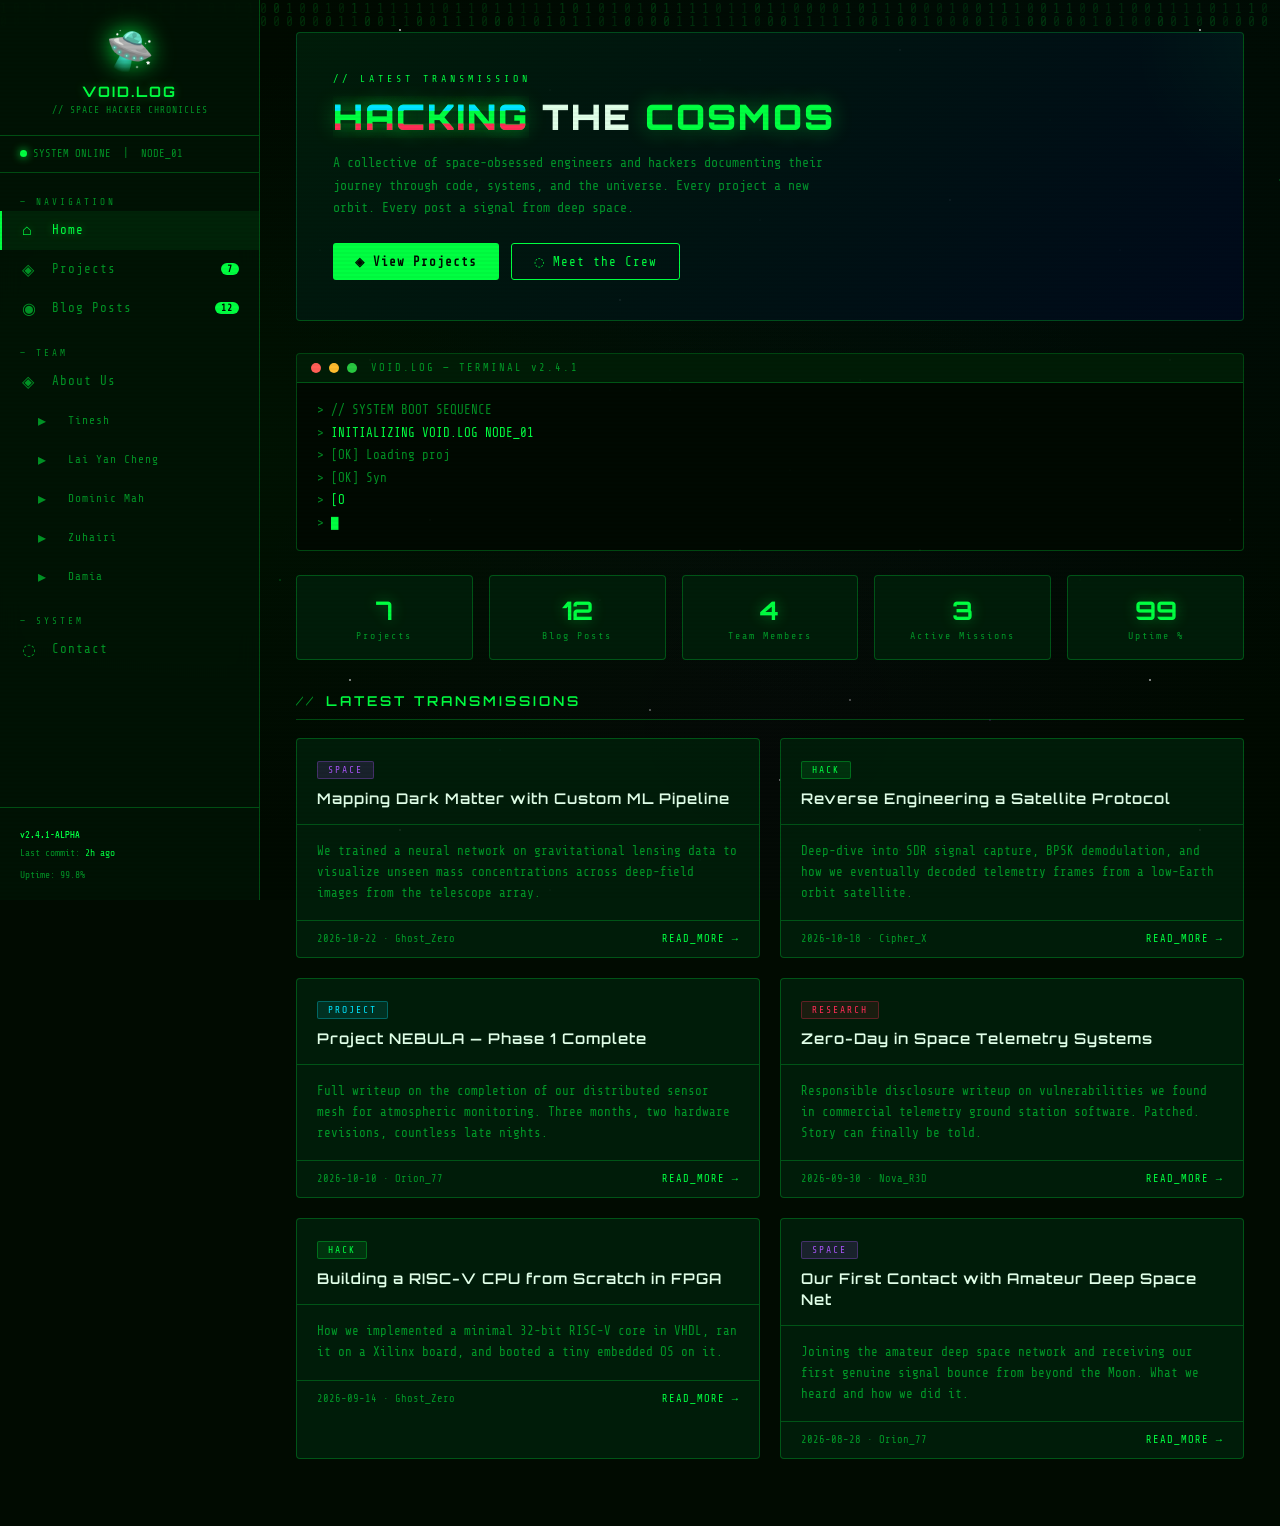
==== commit 4bea5599: "Update index.html" ====
--- a/index.html
+++ b/index.html
@@ -62,9 +62,6 @@
         <div class="nav-section-label" style="margin-top:12px">— System</div>
         <a href="contact.html" class="nav-link">
           <span class="nav-icon">◌</span> Contact
-        </a>
-        <a href="rss.xml" class="nav-link">
-          <span class="nav-icon">◎</span> RSS Feed
         </a>
       </nav>
 
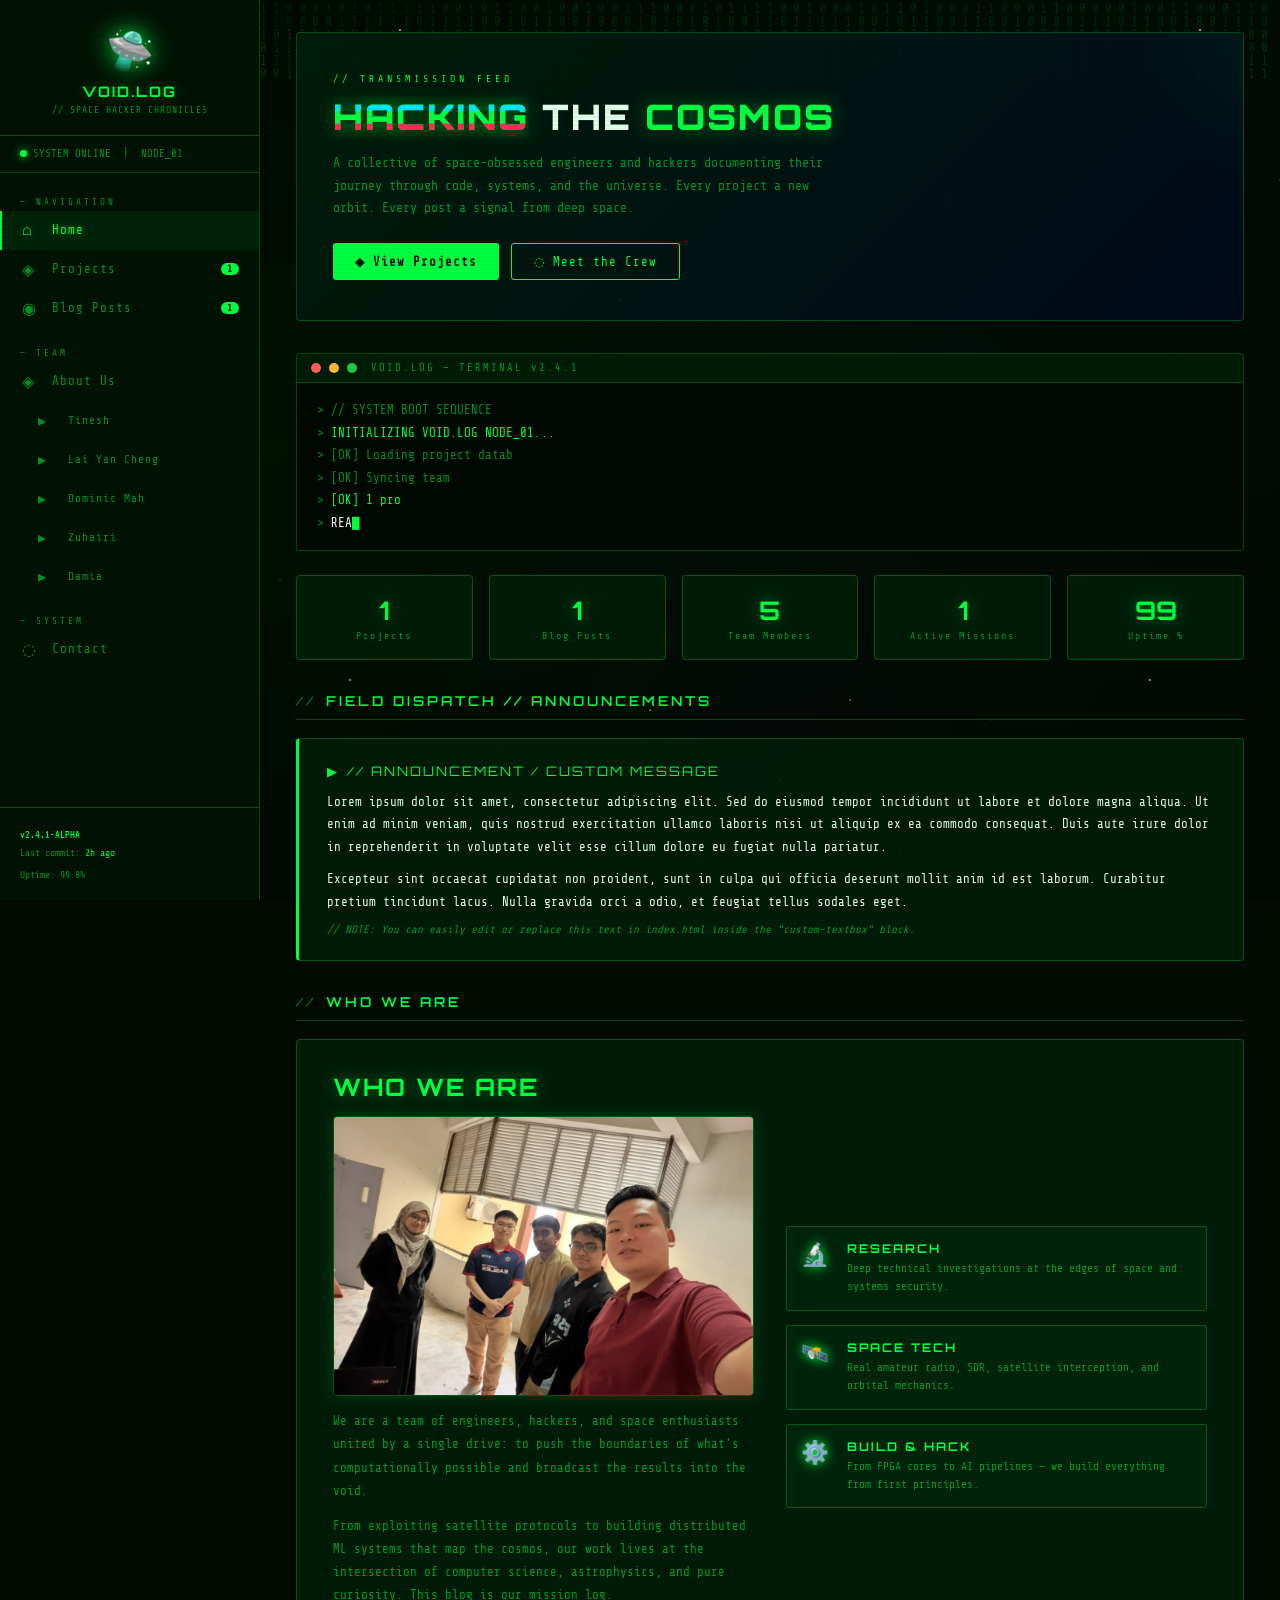
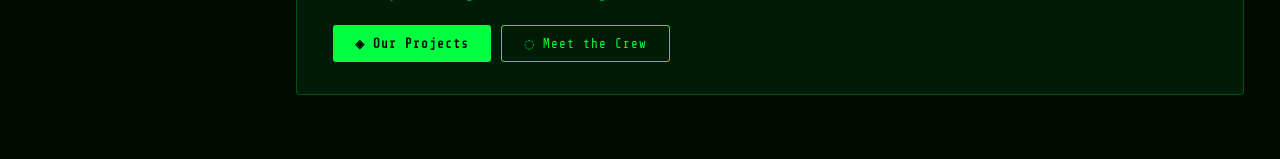
==== commit ee740061: "main page with group picture" ====
--- a/index.html
+++ b/index.html
@@ -6,6 +6,120 @@
   <title>VOID.LOG — Space Hacker Blog</title>
   <meta name="description" content="VOID.LOG: A space-themed hacker blog documenting project completions, computer science experiments, and team dispatches from the digital frontier." />
   <link rel="stylesheet" href="style.css" />
+  <style>
+    /* Styling for Who We Are section on Home page */
+    .about-intro {
+      background: var(--bg-card);
+      border: 1px solid var(--border);
+      border-radius: 4px;
+      padding: 32px 36px;
+      margin-bottom: 32px;
+      display: grid;
+      grid-template-columns: 1fr 1fr;
+      gap: 32px;
+      align-items: center;
+    }
+    @media (max-width: 768px) { .about-intro { grid-template-columns: 1fr; padding: 20px; } }
+
+    .about-intro-text h2 {
+      font-family: 'Orbitron', sans-serif;
+      font-size: 1.5rem;
+      font-weight: 700;
+      color: var(--green);
+      text-shadow: 0 0 16px var(--green-glow);
+      letter-spacing: 2px;
+      margin-bottom: 14px;
+    }
+
+    .about-intro-text img {
+      max-width: 100%;
+      width: 100%;
+      height: auto;
+      max-height: 280px;
+      object-fit: cover;
+      border-radius: 4px;
+      border: 1px solid var(--border);
+      box-shadow: 0 0 16px rgba(0, 255, 65, 0.15);
+      margin: 14px 0;
+      display: block;
+    }
+
+    .about-intro-text p {
+      font-size: 0.78rem;
+      color: var(--text-muted);
+      line-height: 1.85;
+    }
+
+    .about-mission-items { display: flex; flex-direction: column; gap: 14px; }
+
+    .mission-item {
+      display: flex;
+      align-items: flex-start;
+      gap: 14px;
+      padding: 14px;
+      border: 1px solid var(--border);
+      border-radius: 3px;
+      background: rgba(0,255,65,0.03);
+      transition: all 0.25s;
+    }
+
+    .mission-item:hover {
+      border-color: var(--border-bright);
+      background: rgba(0,255,65,0.06);
+    }
+
+    .mission-icon {
+      font-size: 1.4rem;
+      min-width: 32px;
+      filter: drop-shadow(0 0 6px var(--green));
+    }
+
+    .mission-text h4 {
+      font-family: 'Orbitron', sans-serif;
+      font-size: 0.75rem;
+      color: var(--green);
+      letter-spacing: 2px;
+      margin-bottom: 4px;
+    }
+
+    .mission-text p {
+      font-size: 0.7rem;
+      color: var(--text-muted);
+      line-height: 1.6;
+    }
+
+    /* Custom Lorem Ipsum Announcement Box */
+    .custom-textbox {
+      background: var(--bg-card);
+      border: 1px solid var(--border);
+      border-left: 3px solid var(--green);
+      border-radius: 4px;
+      padding: 24px 28px;
+      margin-bottom: 32px;
+      position: relative;
+    }
+    .custom-textbox-title {
+      font-family: 'Orbitron', sans-serif;
+      font-size: 0.82rem;
+      color: var(--green);
+      letter-spacing: 2px;
+      margin-bottom: 12px;
+      display: flex;
+      align-items: center;
+      gap: 8px;
+    }
+    .custom-textbox-body {
+      font-size: 0.78rem;
+      color: var(--text-primary);
+      line-height: 1.8;
+    }
+    .custom-textbox-note {
+      font-size: 0.68rem;
+      color: var(--text-muted);
+      margin-top: 10px;
+      font-style: italic;
+    }
+  </style>
 </head>
 <body>
   <canvas id="binary-canvas"></canvas>
@@ -26,18 +140,17 @@
 
       <nav class="sidebar-nav">
         <div class="nav-section-label">— Navigation</div>
-        <a href="index.html" class="nav-link">
+        <a href="index.html" class="nav-link active">
           <span class="nav-icon">⌂</span> Home
         </a>
         <a href="projects.html" class="nav-link">
           <span class="nav-icon">◈</span> Projects
-          <span class="nav-badge">7</span>
+          <span class="nav-badge">1</span>
         </a>
         <a href="posts.html" class="nav-link">
           <span class="nav-icon">◉</span> Blog Posts
-          <span class="nav-badge">12</span>
-        </a>
-       
+          <span class="nav-badge">1</span>
+        </a>
 
         <div class="nav-section-label" style="margin-top:12px">— Team</div>
         <a href="about.html" class="nav-link">
@@ -76,7 +189,7 @@
     <main class="main-content">
       <!-- Hero -->
       <div class="hero-banner animate-in">
-        <div class="hero-eyebrow">// LATEST TRANSMISSION</div>
+        <div class="hero-eyebrow">// TRANSMISSION FEED</div>
         <h2>
           <span class="glitch" data-text="HACKING">HACKING</span> THE
           <span>COSMOS</span>
@@ -105,7 +218,7 @@
           <div class="terminal-line" data-typewriter="INITIALIZING VOID.LOG NODE_01..." data-delay="200"></div>
           <div class="terminal-line dim" data-typewriter="[OK] Loading project database..." data-delay="900"></div>
           <div class="terminal-line dim" data-typewriter="[OK] Syncing team profiles..." data-delay="1400"></div>
-          <div class="terminal-line" data-typewriter="[OK] 7 projects online. 12 posts indexed." data-delay="1900"></div>
+          <div class="terminal-line" data-typewriter="[OK] 1 project online. 1 post indexed." data-delay="1900"></div>
           <div class="terminal-line bright cursor-blink" data-typewriter="READY. Welcome to the void." data-delay="2500"></div>
         </div>
       </div>
@@ -113,19 +226,19 @@
       <!-- Stats -->
       <div class="stats-bar">
         <div class="stat-card">
-          <span class="stat-value" data-target="7">0</span>
+          <span class="stat-value" data-target="1">0</span>
           <span class="stat-label">Projects</span>
         </div>
         <div class="stat-card">
-          <span class="stat-value" data-target="12">0</span>
+          <span class="stat-value" data-target="1">0</span>
           <span class="stat-label">Blog Posts</span>
         </div>
         <div class="stat-card">
-          <span class="stat-value" data-target="4">0</span>
+          <span class="stat-value" data-target="5">0</span>
           <span class="stat-label">Team Members</span>
         </div>
         <div class="stat-card">
-          <span class="stat-value" data-target="3">0</span>
+          <span class="stat-value" data-target="1">0</span>
           <span class="stat-label">Active Missions</span>
         </div>
         <div class="stat-card">
@@ -134,95 +247,73 @@
         </div>
       </div>
 
-      <!-- Latest Posts -->
-      <div class="section-title">Latest Transmissions</div>
-      <div class="post-grid">
-
-        <a class="post-card" href="posts.html">
-          <div class="post-card-header">
-            <div class="post-tag tag-space">SPACE</div>
-            <h3>Mapping Dark Matter with Custom ML Pipeline</h3>
+      <!-- ══ LOREM IPSUM EDITABLE TEXT BOX ══ -->
+      <!-- EDIT HERE: Replace this text box content with your own custom announcements or introduction -->
+      <div class="section-title">Field Dispatch // Announcements</div>
+      <div class="custom-textbox animate-in">
+        <div class="custom-textbox-title">
+          <span>▶</span> // ANNOUNCEMENT / CUSTOM MESSAGE
+        </div>
+        <div class="custom-textbox-body">
+          <p>
+            Lorem ipsum dolor sit amet, consectetur adipiscing elit. Sed do eiusmod tempor incididunt ut labore et dolore magna aliqua. Ut enim ad minim veniam, quis nostrud exercitation ullamco laboris nisi ut aliquip ex ea commodo consequat. Duis aute irure dolor in reprehenderit in voluptate velit esse cillum dolore eu fugiat nulla pariatur.
+          </p>
+          <p style="margin-top:10px">
+            Excepteur sint occaecat cupidatat non proident, sunt in culpa qui officia deserunt mollit anim id est laborum. Curabitur pretium tincidunt lacus. Nulla gravida orci a odio, et feugiat tellus sodales eget.
+          </p>
+        </div>
+        <div class="custom-textbox-note">
+          // NOTE: You can easily edit or replace this text in index.html inside the "custom-textbox" block.
+        </div>
+      </div>
+
+      <!-- ══ WHO WE ARE (FROM ABOUT US) ══ -->
+      <div class="section-title">Who We Are</div>
+      <div class="about-intro animate-in">
+        <div class="about-intro-text">
+          <h2>WHO WE ARE</h2>
+          <img src="pictures/group.jpg" alt="VOID.LOG Team Photo" />
+          <p>
+            We are a team of engineers, hackers, and space enthusiasts united
+            by a single drive: to push the boundaries of what's computationally
+            possible and broadcast the results into the void.
+          </p>
+          <p style="margin-top:12px">
+            From exploiting satellite protocols to building distributed ML
+            systems that map the cosmos, our work lives at the intersection of
+            computer science, astrophysics, and pure curiosity. This blog is
+            our mission log.
+          </p>
+          <div style="margin-top:18px; display:flex; gap:10px; flex-wrap:wrap">
+            <a href="projects.html" class="btn btn-primary">◈ Our Projects</a>
+            <a href="about.html" class="btn btn-outline">◌ Meet the Crew</a>
           </div>
-          <div class="post-card-body">
-            <p>We trained a neural network on gravitational lensing data to visualize unseen mass concentrations across deep-field images from the telescope array.</p>
+        </div>
+
+        <div class="about-mission-items">
+          <div class="mission-item">
+            <span class="mission-icon">🔬</span>
+            <div class="mission-text">
+              <h4>RESEARCH</h4>
+              <p>Deep technical investigations at the edges of space and systems security.</p>
+            </div>
           </div>
-          <div class="post-card-footer">
-            <span>2026-10-22 · Ghost_Zero</span>
-            <span class="read-more">READ_MORE →</span>
+          <div class="mission-item">
+            <span class="mission-icon">🛰️</span>
+            <div class="mission-text">
+              <h4>SPACE TECH</h4>
+              <p>Real amateur radio, SDR, satellite interception, and orbital mechanics.</p>
+            </div>
           </div>
-        </a>
-
-        <a class="post-card" href="posts.html">
-          <div class="post-card-header">
-            <div class="post-tag tag-hack">HACK</div>
-            <h3>Reverse Engineering a Satellite Protocol</h3>
+          <div class="mission-item">
+            <span class="mission-icon">⚙️</span>
+            <div class="mission-text">
+              <h4>BUILD & HACK</h4>
+              <p>From FPGA cores to AI pipelines — we build everything from first principles.</p>
+            </div>
           </div>
-          <div class="post-card-body">
-            <p>Deep-dive into SDR signal capture, BPSK demodulation, and how we eventually decoded telemetry frames from a low-Earth orbit satellite.</p>
-          </div>
-          <div class="post-card-footer">
-            <span>2026-10-18 · Cipher_X</span>
-            <span class="read-more">READ_MORE →</span>
-          </div>
-        </a>
-
-        <a class="post-card" href="posts.html">
-          <div class="post-card-header">
-            <div class="post-tag tag-project">PROJECT</div>
-            <h3>Project NEBULA — Phase 1 Complete</h3>
-          </div>
-          <div class="post-card-body">
-            <p>Full writeup on the completion of our distributed sensor mesh for atmospheric monitoring. Three months, two hardware revisions, countless late nights.</p>
-          </div>
-          <div class="post-card-footer">
-            <span>2026-10-10 · Orion_77</span>
-            <span class="read-more">READ_MORE →</span>
-          </div>
-        </a>
-
-        <a class="post-card" href="posts.html">
-          <div class="post-card-header">
-            <div class="post-tag tag-research">RESEARCH</div>
-            <h3>Zero-Day in Space Telemetry Systems</h3>
-          </div>
-          <div class="post-card-body">
-            <p>Responsible disclosure writeup on vulnerabilities we found in commercial telemetry ground station software. Patched. Story can finally be told.</p>
-          </div>
-          <div class="post-card-footer">
-            <span>2026-09-30 · Nova_R3D</span>
-            <span class="read-more">READ_MORE →</span>
-          </div>
-        </a>
-
-        <a class="post-card" href="posts.html">
-          <div class="post-card-header">
-            <div class="post-tag tag-hack">HACK</div>
-            <h3>Building a RISC-V CPU from Scratch in FPGA</h3>
-          </div>
-          <div class="post-card-body">
-            <p>How we implemented a minimal 32-bit RISC-V core in VHDL, ran it on a Xilinx board, and booted a tiny embedded OS on it.</p>
-          </div>
-          <div class="post-card-footer">
-            <span>2026-09-14 · Ghost_Zero</span>
-            <span class="read-more">READ_MORE →</span>
-          </div>
-        </a>
-
-        <a class="post-card" href="posts.html">
-          <div class="post-card-header">
-            <div class="post-tag tag-space">SPACE</div>
-            <h3>Our First Contact with Amateur Deep Space Net</h3>
-          </div>
-          <div class="post-card-body">
-            <p>Joining the amateur deep space network and receiving our first genuine signal bounce from beyond the Moon. What we heard and how we did it.</p>
-          </div>
-          <div class="post-card-footer">
-            <span>2026-08-28 · Orion_77</span>
-            <span class="read-more">READ_MORE →</span>
-          </div>
-        </a>
-
-      </div><!-- /post-grid -->
+        </div>
+      </div>
 
     </main>
   </div>
--- a/style.css
+++ b/style.css
@@ -24,6 +24,8 @@
 
 *, *::before, *::after { box-sizing: border-box; margin: 0; padding: 0; }
 
+img { max-width: 100%; height: auto; }
+
 html { scroll-behavior: smooth; }
 
 body {
@@ -946,3 +948,4 @@
   .member-hero { flex-direction: column; }
   .post-grid { grid-template-columns: 1fr; }
 }
+
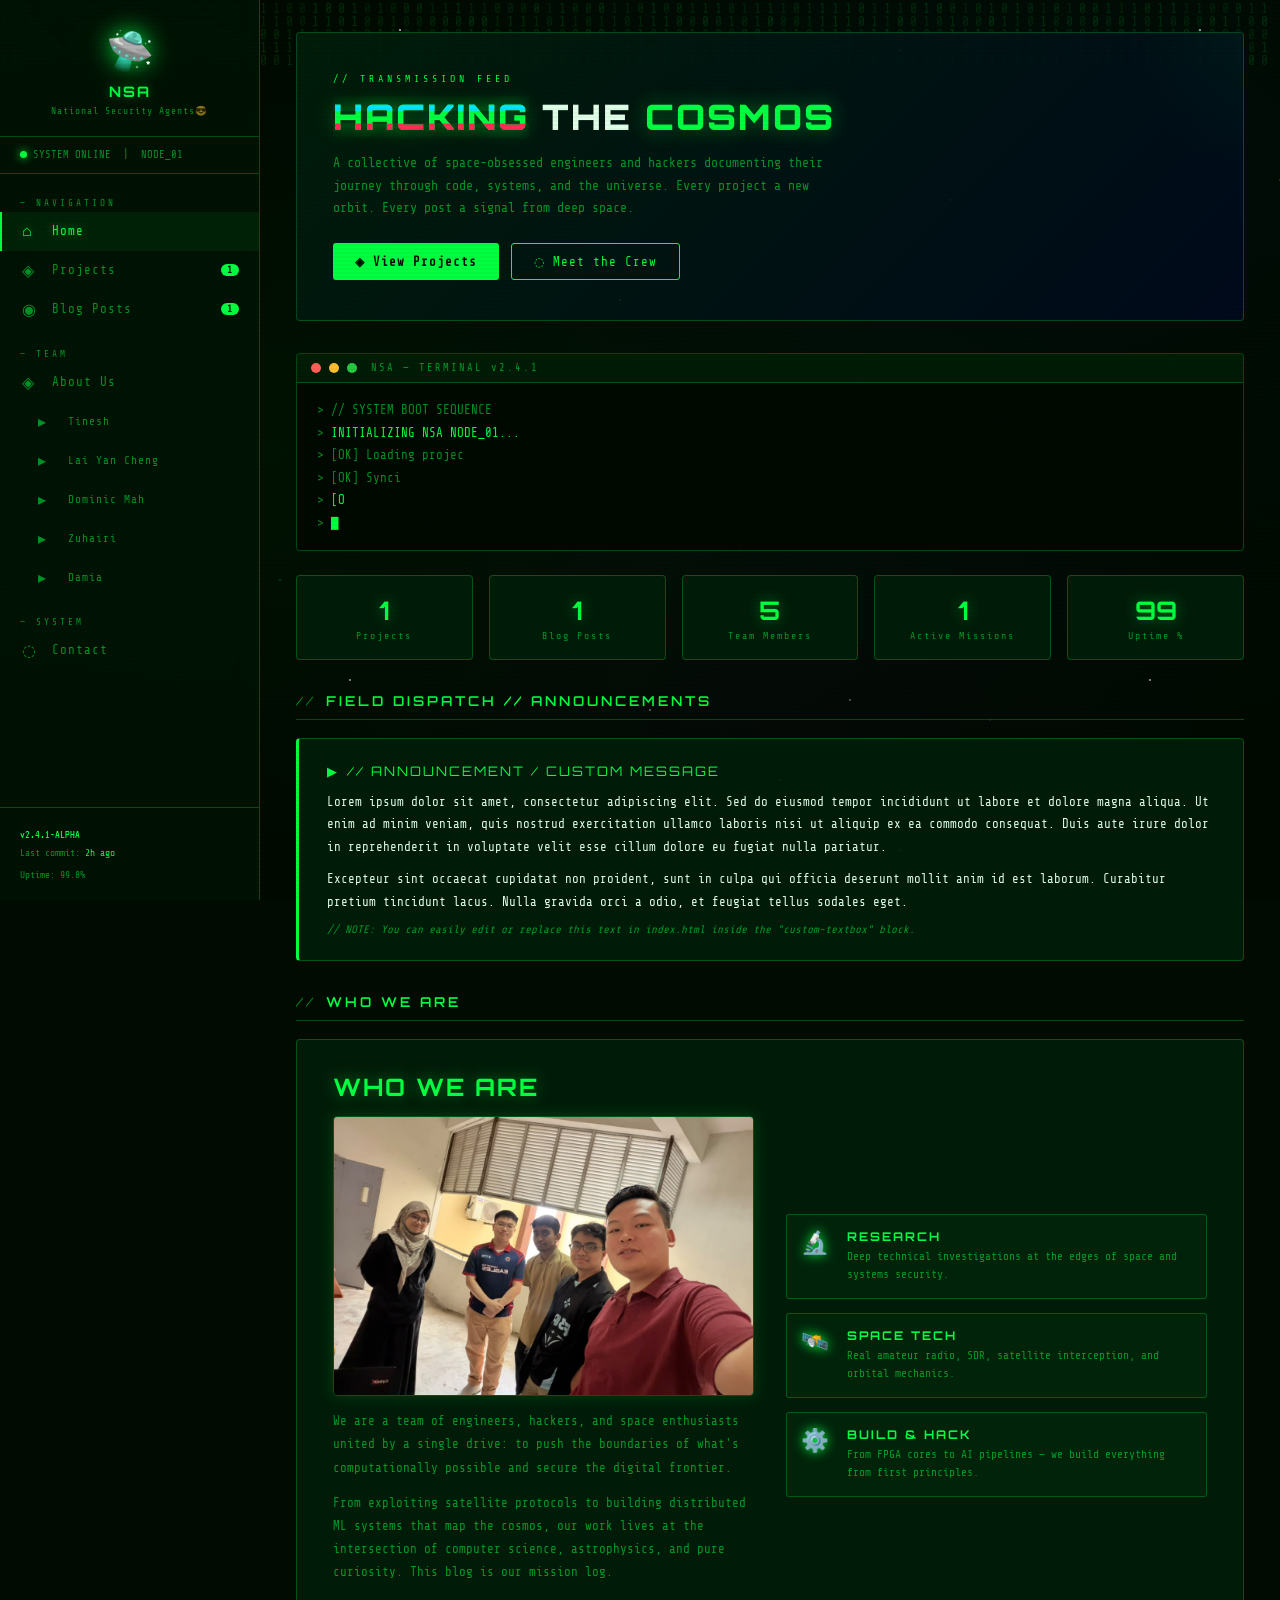
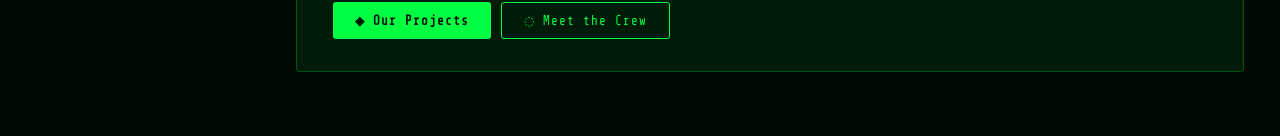
==== commit efe86c81: "rebranded the pages" ====
--- a/index.html
+++ b/index.html
@@ -3,8 +3,8 @@
 <head>
   <meta charset="UTF-8" />
   <meta name="viewport" content="width=device-width, initial-scale=1.0" />
-  <title>VOID.LOG — Space Hacker Blog</title>
-  <meta name="description" content="VOID.LOG: A space-themed hacker blog documenting project completions, computer science experiments, and team dispatches from the digital frontier." />
+  <title>NSA — Space Hacker Blog</title>
+  <meta name="description" content="NSA: A space-themed hacker blog documenting project completions, computer science experiments, and team dispatches from the digital frontier." />
   <link rel="stylesheet" href="style.css" />
   <style>
     /* Styling for Who We Are section on Home page */
@@ -130,8 +130,8 @@
     <aside class="sidebar">
       <div class="sidebar-logo">
         <span class="logo-icon">🛸</span>
-        <h1>VOID.LOG</h1>
-        <div class="tagline">// SPACE HACKER CHRONICLES</div>
+        <h1>NSA</h1>
+        <div class="tagline">National Security Agents😎</div>
       </div>
 
       <div class="sidebar-status">
@@ -211,15 +211,15 @@
           <div class="terminal-dot red"></div>
           <div class="terminal-dot yellow"></div>
           <div class="terminal-dot green"></div>
-          <span class="terminal-title">VOID.LOG — TERMINAL v2.4.1</span>
+          <span class="terminal-title">NSA — TERMINAL v2.4.1</span>
         </div>
         <div class="terminal-body">
           <div class="terminal-line dim">// SYSTEM BOOT SEQUENCE</div>
-          <div class="terminal-line" data-typewriter="INITIALIZING VOID.LOG NODE_01..." data-delay="200"></div>
+          <div class="terminal-line" data-typewriter="INITIALIZING NSA NODE_01..." data-delay="200"></div>
           <div class="terminal-line dim" data-typewriter="[OK] Loading project database..." data-delay="900"></div>
           <div class="terminal-line dim" data-typewriter="[OK] Syncing team profiles..." data-delay="1400"></div>
           <div class="terminal-line" data-typewriter="[OK] 1 project online. 1 post indexed." data-delay="1900"></div>
-          <div class="terminal-line bright cursor-blink" data-typewriter="READY. Welcome to the void." data-delay="2500"></div>
+          <div class="terminal-line bright cursor-blink" data-typewriter="READY. Welcome to NSA." data-delay="2500"></div>
         </div>
       </div>
 
@@ -272,11 +272,11 @@
       <div class="about-intro animate-in">
         <div class="about-intro-text">
           <h2>WHO WE ARE</h2>
-          <img src="pictures/group.jpg" alt="VOID.LOG Team Photo" />
+          <img src="pictures/group.jpg" alt="NSA Team Photo" />
           <p>
             We are a team of engineers, hackers, and space enthusiasts united
             by a single drive: to push the boundaries of what's computationally
-            possible and broadcast the results into the void.
+            possible and secure the digital frontier.
           </p>
           <p style="margin-top:12px">
             From exploiting satellite protocols to building distributed ML
@@ -321,3 +321,4 @@
   <script src="main.js"></script>
 </body>
 </html>
+
